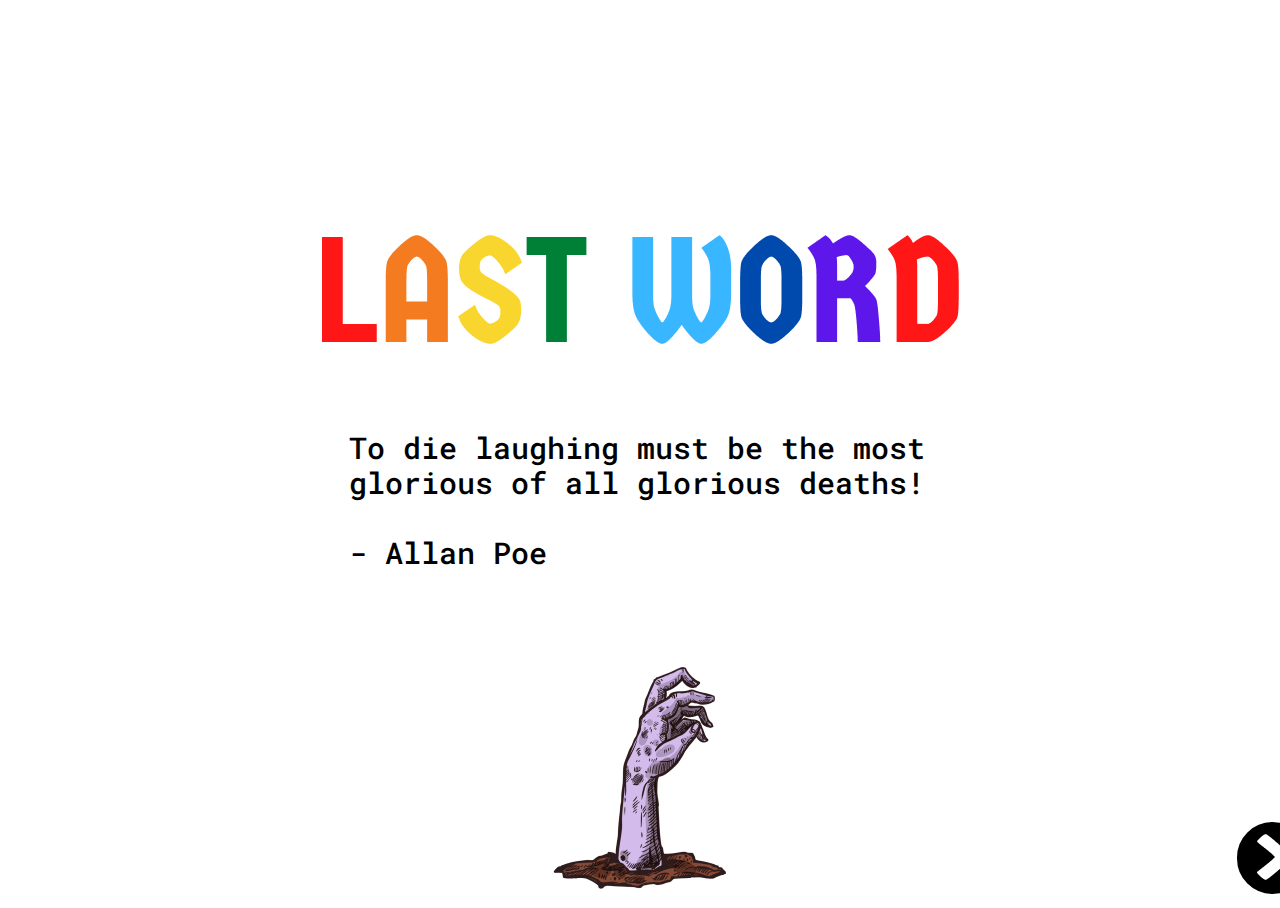
==== index.html @ a4213d21 "Add files via upload" ====
<!DOCTYPE html>
<html lang="en">

<head>
    <meta charset="UTF-8">
    <title>Document</title>
    <link href="https://fonts.googleapis.com/css2?family=Roboto+Mono:ital,wght@0,100;0,300;0,400;0,500;0,700;1,100;1,300;1,400;1,500;1,700&display=swap" rel="stylesheet">
    <link rel="stylesheet" href="style.css">
</head>
<body>
    <div class="staff">
        <center>
            <img src="img/LAST WORD.png" alt="logo">
            <p class="quote">To die laughing must be the most glorious of all glorious deaths!<br><br>- Allan Poe</p>
            <img src="img/L A S T WORD (5) 2.png" alt="logo">
        </center>
        <a href="choose_activity.html" class="button"><img class='arrow' src="img/q.png" alt=""></a> 
        
    </div>
</body>
</html>
---- style.css ----
/* Generated by less 3.11.1 */
* {
  margin: 0;
  padding: 0;
}
html,
body {
  height: 100%;
}
body {
  font-family: 'Roboto Mono', monospace;
}
.clearfix:after {
  content: "";
  display: table;
  clear: both;
}
.staff {
  padding-top: 235px;
}
.staff .quote,
.staff .author {
  width: 582px;
  height: 304px;
  left: 429px;
  top: 369px;
  font-family: Roboto Mono;
  font-style: normal;
  font-weight: 500;
  font-size: 30px;
  line-height: 35px;
  display: flex;
  align-items: center;
  text-align: left;
  color: #000000;
}
.staff .button {
  width: 71.43px;
  height: 71.43px;
  left: 900px;
  top: 822.14px;
  float: right;
  position: absolute;
  margin-left: 337px;
  background: #000000;
  border: 3px solid #000000;
  box-sizing: border-box;
  border-radius: 50px;
}
.staff .button:active {
  background-color: azure;
}
.staff .button:hover {
  color: darkgreen;
}
.staff .arrow {
  position: relative;
  left: 17px;
  top: 09px;
}
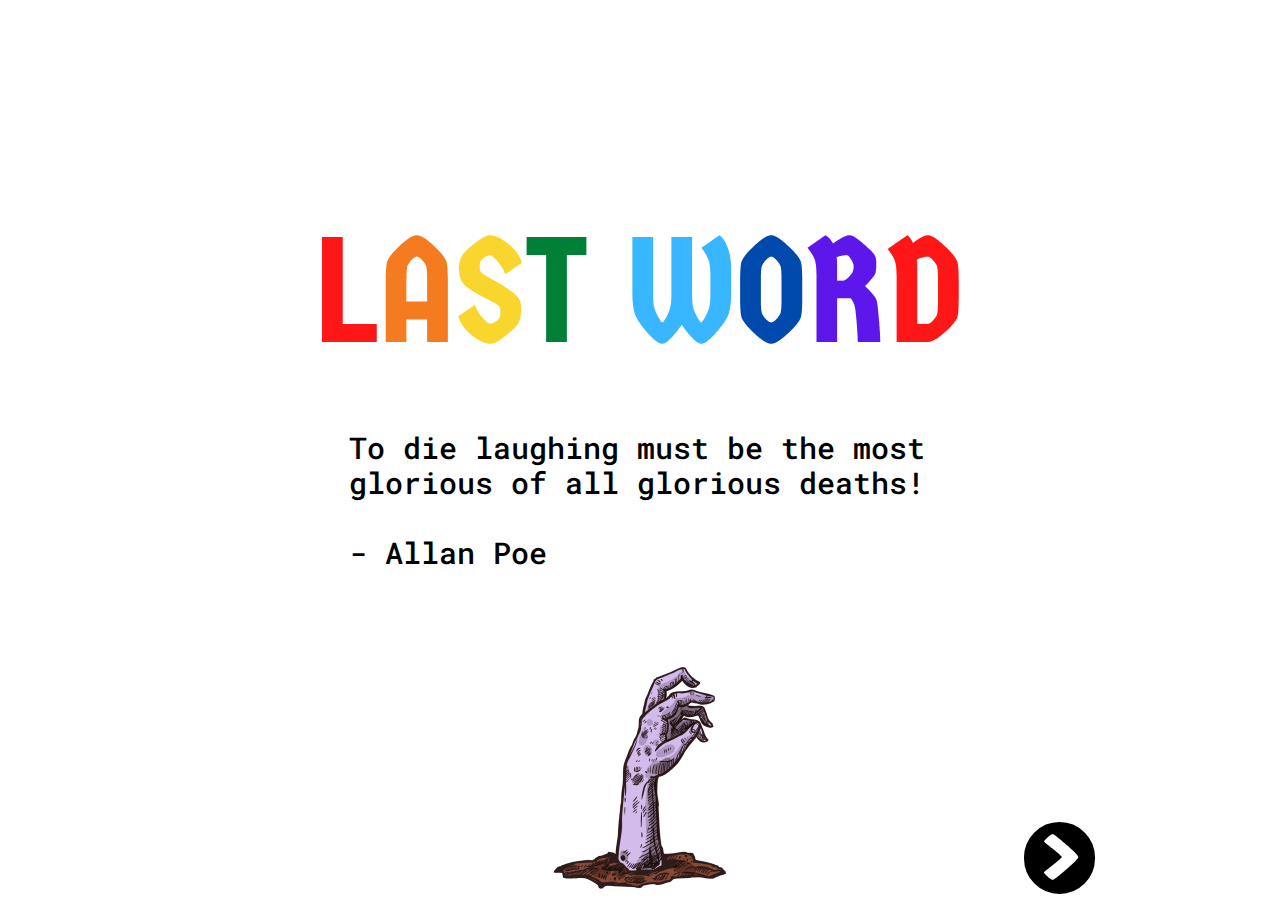
==== commit 5eaacf16: "now for iphone too" ====
--- a/index.html
+++ b/index.html
@@ -9,13 +9,14 @@
 </head>
 <body>
     <div class="staff">
+        <form>
         <center>
             <img src="img/LAST WORD.png" alt="logo">
             <p class="quote">To die laughing must be the most glorious of all glorious deaths!<br><br>- Allan Poe</p>
             <img src="img/L A S T WORD (5) 2.png" alt="logo">
         </center>
         <a href="choose_activity.html" class="button"><img class='arrow' src="img/q.png" alt=""></a> 
-        
+        </form>
     </div>
 </body>
 </html>--- a/style.css
+++ b/style.css
@@ -6,6 +6,7 @@
 html,
 body {
   height: 100%;
+  width: 100%;
 }
 body {
   font-family: 'Roboto Mono', monospace;
@@ -37,11 +38,10 @@
 .staff .button {
   width: 71.43px;
   height: 71.43px;
-  left: 900px;
+  left: 80%;
   top: 822.14px;
   float: right;
   position: absolute;
-  margin-left: 337px;
   background: #000000;
   border: 3px solid #000000;
   box-sizing: border-box;
